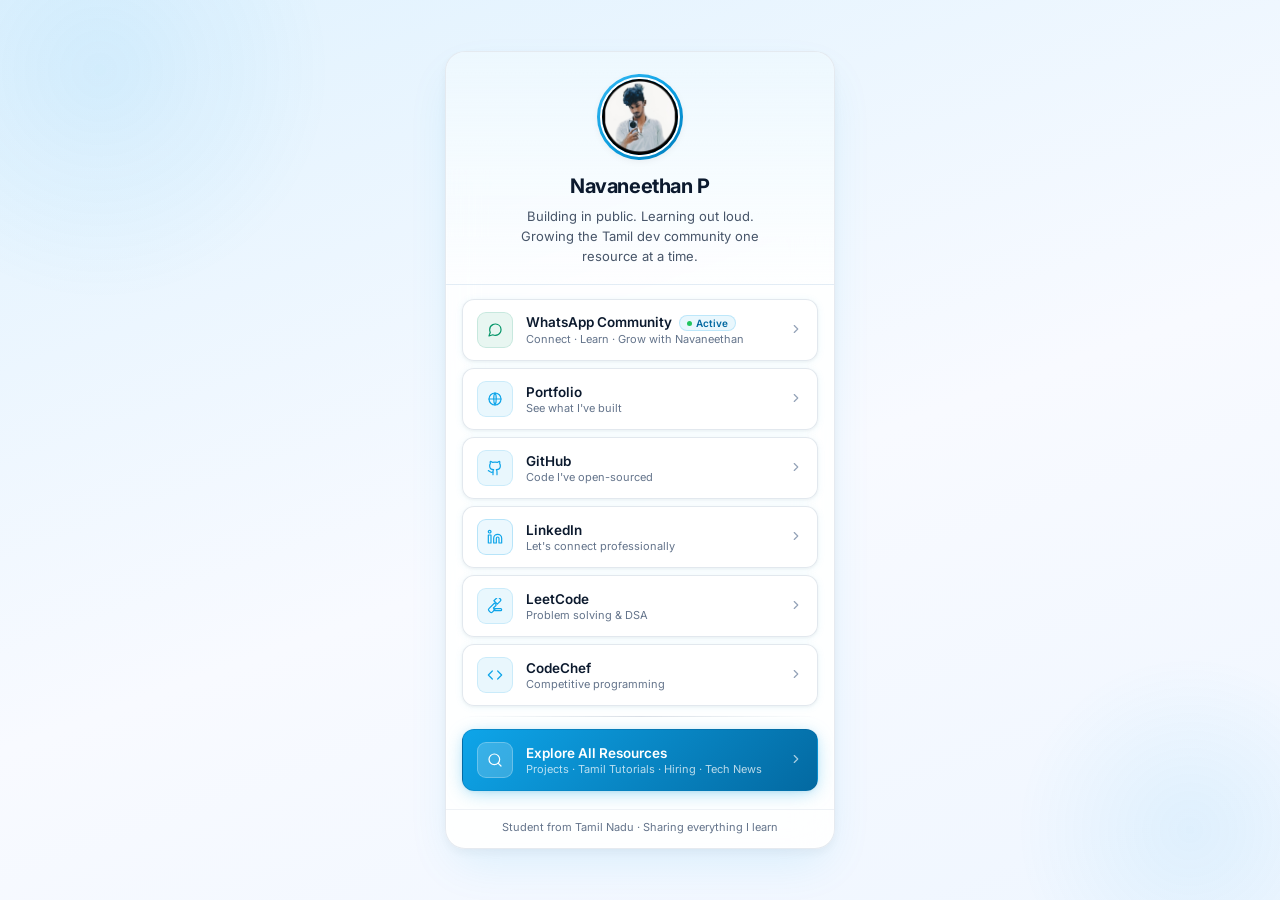
==== index.html @ 2719ed12 "Initial commit: Refactored and modernized LINKS hub" ====
<!DOCTYPE html>
<html lang="en">
<head>
  <meta charset="UTF-8">
  <meta name="viewport" content="width=device-width, initial-scale=1, viewport-fit=cover">
  <title>Navaneethan P — Java Developer & Tamil Community Builder</title>
  <meta name="description" content="Hi, I'm Navaneethan — a Java developer and Tamil community builder from Tamil Nadu. Let's connect and grow together.">
  <meta name="theme-color" content="#f0f9ff">

  <!-- Open Graph — social share previews (WhatsApp, LinkedIn, Twitter) -->
  <meta property="og:type"        content="profile">
  <meta property="og:title"       content="Navaneethan P — Java Developer & Community Builder">
  <meta property="og:description" content="Building projects, sharing knowledge and growing the Tamil dev community — one step at a time.">
  <meta property="og:image"       content="image.png">
  <meta property="og:url"         content="https://navaneethan-p.netlify.app">
  <meta name="twitter:card"       content="summary">
  <meta name="twitter:title"      content="Navaneethan P — Java Developer">
  <meta name="twitter:image"      content="image.png">

  <!-- Canonical -->
  <link rel="canonical" href="https://navaneethan-p.netlify.app">

  <link rel="preconnect" href="https://fonts.googleapis.com">
  <link rel="preconnect" href="https://fonts.gstatic.com" crossorigin>
  <link href="https://fonts.googleapis.com/css2?family=Inter:opsz,wght@14..32,400;14..32,500;14..32,600;14..32,700&display=swap" rel="stylesheet">
  <link rel="icon" href="image.png" type="image/png">
  <link rel="stylesheet" href="style.css">

  <!-- No-JS fallback: show all links immediately -->
  <noscript>
    <style>
      .row { opacity:1 !important; transform:none !important; }
    </style>
  </noscript>
</head>
<body>

<div aria-hidden="true">
  <div class="blob b1"></div>
  <div class="blob b2"></div>
</div>

<main class="card" role="main">

  <header class="profile">
    <div class="avatar-wrap">
      <div class="avatar-ring" aria-hidden="true"></div>
      <img class="avatar-img" src="image.png" alt="Navaneethan P"
           width="80" height="80"
           onerror="this.onerror=null;this.style.background='linear-gradient(135deg,#0ea5e9,#0284c7)';this.removeAttribute('src')">
    </div>
    <h1 class="p-name">Navaneethan P</h1>
    <p class="p-bio">Building in public. Learning out loud. Growing the Tamil dev community one resource at a time.</p>
  </header>

  <nav class="links" aria-label="Links">

    <a class="row" id="lnk-0" href="https://chat.whatsapp.com/CJh9gZYSYKlBydTeaanxrT"
       target="_blank" rel="noopener noreferrer">
      <span class="ico g" aria-hidden="true">
        <svg viewBox="0 0 24 24"><path d="M21 11.5a8.38 8.38 0 0 1-.9 3.8 8.5 8.5 0 0 1-7.6 4.7 8.38 8.38 0 0 1-3.8-.9L3 21l1.9-5.7a8.38 8.38 0 0 1-.9-3.8 8.5 8.5 0 0 1 4.7-7.6 8.38 8.38 0 0 1 3.8-.9h.5a8.48 8.48 0 0 1 8 8v.5z"/></svg>
      </span>
      <span class="txt">
        <span class="lbl">
          WhatsApp Community
          <span class="proof" aria-label="Active community">
            <span class="proof-dot" aria-hidden="true"></span>Active
          </span>
        </span>
        <span class="sub">Connect · Learn · Grow with Navaneethan</span>
      </span>
      <span class="arr" aria-hidden="true"><svg viewBox="0 0 24 24"><path d="M9 18l6-6-6-6"/></svg></span>
    </a>



    <a class="row" id="lnk-1" href="https://navaneethan-p.netlify.app"
       target="_blank" rel="noopener noreferrer me">
      <span class="ico" aria-hidden="true">
        <svg viewBox="0 0 24 24"><circle cx="12" cy="12" r="9"/><path d="M3 12h18M12 3c2.5 2.5 2.5 14 0 18M12 3c-2.5 2.5-2.5 14 0 18"/></svg>
      </span>
      <span class="txt">
        <span class="lbl">Portfolio</span>
        <span class="sub">See what I've built</span>
      </span>
      <span class="arr" aria-hidden="true"><svg viewBox="0 0 24 24"><path d="M9 18l6-6-6-6"/></svg></span>
    </a>

    <a class="row" id="lnk-2" href="https://github.com/Navaneethan-P"
       target="_blank" rel="noopener noreferrer me">
      <span class="ico" aria-hidden="true">
        <svg viewBox="0 0 24 24"><path d="M15 22v-4a4.8 4.8 0 0 0-1-3.5c3 0 6-2 6-5.5.08-1.25-.27-2.48-1-3.5.28-1.15.28-2.35 0-3.5 0 0-1 0-3 1.5-2.64-.5-5.36-.5-8 0C6 2 5 2 5 2c-.3 1.15-.3 2.35 0 3.5A5.4 5.4 0 0 0 4 9c0 3.5 3 5.5 6 5.5-.39.49-.68 1.05-.85 1.65-.17.6-.22 1.23-.15 1.85v4"/><path d="M9 18c-4.51 2-5-2-7-2"/></svg>
      </span>
      <span class="txt">
        <span class="lbl">GitHub</span>
        <span class="sub">Code I've open-sourced</span>
      </span>
      <span class="arr" aria-hidden="true"><svg viewBox="0 0 24 24"><path d="M9 18l6-6-6-6"/></svg></span>
    </a>

    <a class="row" id="lnk-3" href="https://www.linkedin.com/in/navaneethan-p"
       target="_blank" rel="noopener noreferrer me">
      <span class="ico bb" aria-hidden="true">
        <svg viewBox="0 0 24 24"><path d="M16 8a6 6 0 0 1 6 6v7h-4v-7a2 2 0 0 0-4 0v7h-4v-7a6 6 0 0 1 6-6z"/><rect x="2" y="9" width="4" height="12"/><circle cx="4" cy="4" r="2"/></svg>
      </span>
      <span class="txt">
        <span class="lbl">LinkedIn</span>
        <span class="sub">Let's connect professionally</span>
      </span>
      <span class="arr" aria-hidden="true"><svg viewBox="0 0 24 24"><path d="M9 18l6-6-6-6"/></svg></span>
    </a>



    <a class="row" id="lnk-lc" href="https://leetcode.com/navaneethan-07/"
       target="_blank" rel="noopener noreferrer me">
      <span class="ico" aria-hidden="true">
        <svg viewBox="0 0 24 24"><path d="M13.48 11.23L9.62 15l2.25 2.25-3.86 3.86a2.25 2.25 0 0 1-3.18 0l-1.93-1.93a2.25 2.25 0 0 1 0-3.18l8.48-8.48 2.1 2.1z"/><path d="M15.48 9.23L20 4.71a2.25 2.25 0 0 0 0-3.18l-1.93-1.93a2.25 2.25 0 0 0-3.18 0l-4.52 4.52z"/><path d="M22 17.5a1.5 1.5 0 0 1-1.5 1.5H12a1.5 1.5 0 0 1 0-3h8.5a1.5 1.5 0 0 1 1.5 1.5z"/></svg>
      </span>
      <span class="txt">
        <span class="lbl">LeetCode</span>
        <span class="sub">Problem solving & DSA</span>
      </span>
      <span class="arr" aria-hidden="true"><svg viewBox="0 0 24 24"><path d="M9 18l6-6-6-6"/></svg></span>
    </a>

    <a class="row" id="lnk-cc" href="https://www.codechef.com/users/navaneethan_07"
       target="_blank" rel="noopener noreferrer me">
      <span class="ico" aria-hidden="true">
        <svg viewBox="0 0 24 24"><polyline points="16 18 22 12 16 6"/><polyline points="8 6 2 12 8 18"/></svg>
      </span>
      <span class="txt">
        <span class="lbl">CodeChef</span>
        <span class="sub">Competitive programming</span>
      </span>
      <span class="arr" aria-hidden="true"><svg viewBox="0 0 24 24"><path d="M9 18l6-6-6-6"/></svg></span>
    </a>

    <div class="div-line" aria-hidden="true"></div>

    <a class="row cta" id="lnk-4" href="links.html">
      <span class="ico" aria-hidden="true">
        <svg viewBox="0 0 24 24"><circle cx="11" cy="11" r="8"/><path d="M21 21l-4.35-4.35"/></svg>
      </span>
      <span class="txt">
        <span class="lbl">Explore All Resources</span>
        <span class="sub">Projects · Tamil Tutorials · Hiring · Tech News</span>
      </span>
      <span class="arr" aria-hidden="true"><svg viewBox="0 0 24 24"><path d="M9 18l6-6-6-6"/></svg></span>
    </a>

  </nav>

  <p class="footer">Student from Tamil Nadu · Sharing everything I learn</p>

</main>

<script src="main.js"></script>
</body>
</html>
---- style.css ----
*, *::before, *::after { box-sizing: border-box; margin: 0; padding: 0; }

:root {
  --blue:    #0ea5e9;
  --blue-d:  #0369a1;
  --blue-l:  #38bdf8;
  --text:    #0c1a2e;
  --text-2:  #475569;
  --text-3:  #64748b;
  --row-bg:  rgba(255,255,255,0.86);
  --bdr:     rgba(203,213,225,0.55);
  --sh:      0 1px 3px rgba(0,0,0,0.05), 0 1px 8px rgba(14,165,233,0.07);
  --sh-h:    0 4px 16px rgba(14,165,233,0.14), 0 1px 4px rgba(0,0,0,0.05);
  --green:   #059669;
  --amber:   #d97706;
  --red:     #dc2626;
  --purple:  #9333ea;
}

html, body { width: 100%; height: 100%; overflow: hidden; }
body {
  position: fixed; inset: 0;
  display: flex; align-items: center; justify-content: center;
  font-family: 'Inter', system-ui, sans-serif;
  background: linear-gradient(160deg, #e0f2fe 0%, #f8faff 55%, #eff6ff 100%);
  color: var(--text);
}

.blob { position: fixed; border-radius: 50%; pointer-events: none; background: radial-gradient(circle, rgba(14,165,233,0.08), transparent 68%); }
.b1 { width: 480px; height: 480px; top: -170px; left: -140px; animation: drift 20s ease-in-out infinite alternate; }
.b2 { width: 360px; height: 360px; bottom: -110px; right: -90px; animation: drift 25s ease-in-out infinite alternate-reverse; }

.shell .b1 { width: 440px; height: 440px; top: -150px; left: -120px; animation-duration: 22s; }
.shell .b2 { width: 320px; height: 320px; bottom: -90px; right: -80px; animation-duration: 27s; }

@keyframes drift { to { transform: translate(22px,16px) scale(1.05); } }

/* ── Main Card (index/links) ── */
.card {
  position: relative; z-index: 10;
  width: min(390px, 93vw);
  max-height: 96vh;
  max-height: 96dvh;
  display: flex;
  flex-direction: column;
  background: rgba(255,255,255,0.88);
  border: 1px solid rgba(203,213,225,0.5);
  border-radius: 20px;
  box-shadow:
    0 0 0 1px rgba(255,255,255,0.6) inset,
    0 20px 48px -10px rgba(14,165,233,0.12),
    0 4px 12px rgba(0,0,0,0.05);
  backdrop-filter: blur(18px);
  -webkit-backdrop-filter: blur(18px);
  overflow: hidden;
}

/* ── Shell (Inner pages) ── */
.shell {
  position: relative; z-index: 10;
  width: min(420px, 94vw);
  height: 100vh; height: 100dvh;
  display: flex; flex-direction: column;
  overflow: hidden;
}

/* ── Profile header ── */
.profile {
  padding: 26px 24px 20px;
  display: flex; flex-direction: column; align-items: center; gap: 0;
  background: linear-gradient(180deg, rgba(224,242,254,0.55) 0%, transparent 100%);
  border-bottom: 1px solid rgba(203,213,225,0.3);
}
.card .profile { padding: 22px 24px 18px; }

/* ── Avatar ── */
.avatar-wrap, .aw {
  position: relative; width: 86px; height: 86px; margin-bottom: 14px;
}
.card .aw { margin-bottom: 12px; }
.avatar-ring, .ar {
  position: absolute; inset: 0; border-radius: 50%;
  background: linear-gradient(135deg, #38bdf8, #0ea5e9 50%, #0284c7);
  animation: pulse 3s ease-in-out infinite;
}
@keyframes pulse {
  0%,100% { opacity: 0.85; transform: scale(1); }
  50%      { opacity: 1;    transform: scale(1.04); }
}
.avatar-img, .ai {
  position: absolute; top: 3px; left: 3px;
  width: 80px; height: 80px; border-radius: 50%;
  object-fit: cover; z-index: 1;
  border: 2px solid #fff;
  box-shadow: 0 2px 10px rgba(0,0,0,0.10);
  background: #e0f2fe;
}

.p-name, .pname {
  font-size: 20px; font-weight: 700; letter-spacing: -0.4px;
  color: var(--text); text-align: center;
}
.p-role {
  font-size: 11.5px; font-weight: 600; color: var(--blue-d);
  text-align: center; margin-top: 4px; letter-spacing: 0.05em; text-transform: uppercase;
}
.p-bio, .pbio {
  font-size: 13px; font-weight: 400; color: var(--text-2);
  text-align: center; margin-top: 8px; line-height: 1.55; max-width: 270px;
}

/* ── Topbar (Inner pages) ── */
.topbar { flex-shrink: 0; display: flex; align-items: center; gap: 10px; padding: 12px 2px 8px; }
.back {
  display: inline-flex; align-items: center; gap: 5px; text-decoration: none; color: var(--blue-d);
  font-size: 12.5px; font-weight: 500; padding: 5px 12px; border-radius: 20px;
  background: rgba(255,255,255,0.85); border: 1px solid var(--bdr); box-shadow: var(--sh);
  transition: background .16s, box-shadow .16s;
}
.back-row { padding: 10px 16px 0; display: flex; }
.back-row .back { padding: 4px 10px; background: rgba(14,165,233,0.07); box-shadow: none; border-color: rgba(14,165,233,0.15); }
.back:hover { background: #fff; box-shadow: var(--sh-h); }
.back-row .back:hover { background: rgba(14,165,233,0.13); box-shadow: none; }
.back svg { width: 13px; height: 13px; fill: none; stroke: currentColor; stroke-width: 2.2; stroke-linecap: round; stroke-linejoin: round; }
.topbar-id { flex: 1; display: flex; align-items: center; justify-content: center; gap: 7px; }
.topbar-av { width: 24px; height: 24px; border-radius: 50%; object-fit: cover; border: 1.5px solid rgba(14,165,233,0.3); background: #e0f2fe; }
.topbar-name { font-size: 13px; font-weight: 600; color: var(--text); }
.topbar-gap { width: 72px; }

/* Scrollbar area (Inner pages) */
.sb { flex: 1; overflow-y: auto; padding: 2px 0 85px; display: flex; flex-direction: column; gap: 12px; }
.sb::-webkit-scrollbar { width: 3px; }
.sb::-webkit-scrollbar-thumb { background: rgba(14,165,233,0.18); border-radius: 3px; }

/* ── Links ── */
.links { padding: 14px 16px 18px; display: flex; flex-direction: column; gap: 7px; overflow-y: auto; }
.links::-webkit-scrollbar { width: 3px; }
.links::-webkit-scrollbar-thumb { background: rgba(14,165,233,0.18); border-radius: 3px; }

.sec {
  font-size: 9.5px; font-weight: 700; letter-spacing: .13em; text-transform: uppercase;
  color: var(--text-3); display: flex; align-items: center; gap: 8px; padding: 0 1px;
}
.sec::after { content: ''; flex: 1; height: 1px; background: linear-gradient(90deg, rgba(14,165,233,0.2), transparent); }

.row {
  display: flex; align-items: center; gap: 13px; padding: 12px 14px;
  text-decoration: none; color: var(--text);
  background: var(--row-bg); border: 1px solid var(--bdr);
  border-radius: 12px; box-shadow: var(--sh);
  opacity: 0; transform: translateY(12px);
  transition: opacity .38s ease, transform .38s cubic-bezier(.34,1.56,.64,1),
              background .16s, border-color .16s, box-shadow .16s;
}
.row.in { opacity: 1; transform: none; }
.row:not(.cta):not(.acc-btn):hover {
  background: #fff; border-color: rgba(14,165,233,0.28);
  box-shadow: var(--sh-h); transform: translateY(-2px) !important;
}
.row:active { transform: scale(.975) !important; transition-duration: .08s; }

.row.pin { background: linear-gradient(135deg, rgba(14,165,233,0.07), rgba(56,189,248,0.04)); border-color: rgba(14,165,233,0.2); }
.row.pin:hover { background: rgba(14,165,233,0.11); }

/* Small row variation */
.row.sm { padding: 8px 11px; }
.row.sm .ico { width: 29px; height: 29px; border-radius: 7px; }
.row.sm .ico svg { width: 12px; height: 12px; }
.row.sm .t1 { font-size: 12px; }
.row.sm .t2 { font-size: 10px; }

/* Icon */
.ico {
  flex-shrink: 0; width: 36px; height: 36px; border-radius: 9px;
  display: flex; align-items: center; justify-content: center;
  background: rgba(14,165,233,0.09); border: 1px solid rgba(14,165,233,0.14);
  transition: background .16s, transform .2s cubic-bezier(.34,1.56,.64,1);
}
.row:not(.cta):hover .ico { background: rgba(14,165,233,0.17); transform: scale(1.08) rotate(-4deg); }
.ico svg { width: 16px; height: 16px; fill: none; stroke: var(--blue); stroke-width: 1.8; stroke-linecap: round; stroke-linejoin: round; }

/* Icon colored variants */
.ico.g { background: rgba(5,150,105,0.09); border-color: rgba(5,150,105,0.14); }
.ico.g svg { stroke: var(--green); }
.row:hover .ico.g { background: rgba(5,150,105,0.17); }

.ico.r { background: rgba(220,38,38,0.09); border-color: rgba(220,38,38,0.14); }
.ico.r svg { stroke: var(--red); }
.row:hover .ico.r { background: rgba(220,38,38,0.17); }

.ico.a { background: rgba(217,119,6,0.09); border-color: rgba(217,119,6,0.14); }
.ico.a svg { stroke: var(--amber); }
.row:hover .ico.a { background: rgba(217,119,6,0.17); }

.ico.p { background: rgba(168,85,247,0.09); border-color: rgba(168,85,247,0.14); }
.ico.p svg { stroke: var(--purple); }
.row:hover .ico.p { background: rgba(168,85,247,0.17); }

.txt { flex: 1; min-width: 0; }
.lbl { font-size: 13.5px; font-weight: 600; display: block; }
.lbl.flex { display: flex; align-items: center; gap: 6px; }
.sub { font-size: 11px; color: var(--text-3); margin-top: 1px; display: block; }
.t1 { font-size: 13px; font-weight: 600; color: var(--text); display: flex; align-items: center; gap: 6px; flex-wrap: wrap; }
.t2 { font-size: 10.5px; color: var(--text-3); margin-top: 2px; line-height: 1.45; }

/* Social proof dot */
.proof {
  display: inline-flex; align-items: center; gap: 4px;
  font-size: 10px; font-weight: 600; color: var(--blue-d);
  background: rgba(14,165,233,0.09); border: 1px solid rgba(14,165,233,0.2);
  border-radius: 20px; padding: 1px 7px; margin-left: 4px; vertical-align: middle;
  white-space: nowrap;
}
.proof-dot {
  width: 5px; height: 5px; border-radius: 50%; background: #22c55e;
  animation: blink 2s ease-in-out infinite;
}
@keyframes blink { 0%,100% { opacity: 1; } 50% { opacity: 0.4; } }

/* Badges */
.badge {
  flex-shrink: 0; font-size: 8px; font-weight: 700; letter-spacing: .07em; text-transform: uppercase;
  border-radius: 4px; padding: 1px 5px; white-space: nowrap; display: inline-block;
}
.bg { color: var(--green); background: rgba(5,150,105,.08); border: 1px solid rgba(5,150,105,.24); }
.ba { color: var(--amber); background: rgba(217,119,6,.08); border: 1px solid rgba(217,119,6,.24); }
.bb { color: var(--blue-d); background: rgba(14,165,233,.08); border: 1px solid rgba(14,165,233,.24); }
.br { color: var(--red); background: rgba(220,38,38,.08); border: 1px solid rgba(220,38,38,.24); }
.bp { color: var(--purple); background: rgba(168,85,247,.08); border: 1px solid rgba(168,85,247,.24); }

.arr { flex-shrink: 0; color: #94a3b8; transition: color .16s, transform .16s; }
.arr svg { width: 14px; height: 14px; fill: none; stroke: currentColor; stroke-width: 2; stroke-linecap: round; stroke-linejoin: round; }
.row:hover .arr { color: var(--blue); transform: translateX(3px); }

/* CTA row */
.row.cta {
  background: linear-gradient(135deg, #0ea5e9 0%, #0369a1 100%);
  border-color: rgba(3,105,161,0.3); color: #fff;
  box-shadow: 0 4px 20px -4px rgba(14,165,233,0.40), var(--sh);
  margin-top: 2px;
}
.row.cta:hover {
  background: linear-gradient(135deg, #38bdf8 0%, #0ea5e9 100%);
  box-shadow: 0 8px 28px -6px rgba(14,165,233,0.52);
  transform: translateY(-2px) !important;
}
.row.cta .ico  { background: rgba(255,255,255,0.18); border-color: rgba(255,255,255,0.25); }
.row.cta .ico svg { stroke: #fff; }
.row.cta .sub  { color: rgba(255,255,255,0.72); }
.row.cta .arr  { color: rgba(255,255,255,0.65); }
.row.cta:hover .arr { color: #fff; transform: translateX(4px); }

/* Divider */
.div-line {
  height: 1px;
  background: linear-gradient(90deg, transparent, rgba(148,163,184,0.35), transparent);
  margin: 3px 0;
}

/* Footer */
.footer {
  padding: 10px 16px 14px; text-align: center;
  font-size: 11px; color: var(--text-3);
  border-top: 1px solid rgba(203,213,225,0.3);
}

/* Sticky Action Bar (Inner Pages) */
.sticky { position: absolute; bottom: 0; left: 0; right: 0; z-index: 20; }
.sticky a {
  display: flex; align-items: center; gap: 12px; padding: 11px 16px 18px;
  background: linear-gradient(135deg, #0ea5e9 0%, #0369a1 100%); text-decoration: none; color: #fff;
  border-top: 1px solid rgba(255,255,255,0.18); box-shadow: 0 -4px 20px rgba(14,165,233,0.22); transition: filter .16s;
}
.sticky a:hover { filter: brightness(1.08); }
.sdot { width: 8px; height: 8px; border-radius: 50%; flex-shrink: 0; background: #4ade80; animation: pls 2s ease-in-out infinite; }
@keyframes pls { 0%,100% { opacity: 1; transform: scale(1); } 50% { opacity: 0.55; transform: scale(1.6); } }
.stxt { flex: 1; }
.st { font-size: 13px; font-weight: 700; display: block; }
.ss { font-size: 10.5px; color: rgba(255,255,255,0.72); margin-top: 1px; display: block; }
.spill { flex-shrink: 0; font-size: 9px; font-weight: 700; letter-spacing: .07em; text-transform: uppercase; color: var(--blue-d); background: #fff; border-radius: 20px; padding: 3px 10px; }

/* Ticker Strip (Updates) */
.strip {
  flex-shrink: 0; height: 26px; display: flex; align-items: center;
  background: rgba(255,255,255,0.76); border: 1px solid rgba(203,213,225,0.5);
  border-radius: 8px; margin-bottom: 6px; overflow: hidden; box-shadow: var(--sh);
}
.strip-tag {
  flex-shrink: 0; font-size: 8.5px; font-weight: 700; letter-spacing: .1em; text-transform: uppercase;
  color: var(--blue-d); padding: 0 9px 0 11px; height: 100%; display: flex; align-items: center;
  border-right: 1px solid rgba(14,165,233,0.15); background: rgba(14,165,233,0.07); z-index: 2;
}
.strip-track { display: flex; align-items: center; animation: scroll 40s linear infinite; white-space: nowrap; }
@media(prefers-reduced-motion:reduce) { .strip-track { animation: none; } }
.strip-track:hover { animation-play-state: paused; }
@keyframes scroll { to { transform: translateX(-50%); } }
.tick { font-size: 10.5px; color: var(--text-2); padding: 0 18px; white-space: nowrap; }
.tick::before { content: '·'; color: var(--blue-d); font-size: 14px; margin-right: 10px; }

/* Accordion (Resources) */
.acc-btn {
  all: unset; cursor: pointer; width: 100%; display: flex; align-items: center; gap: 12px;
  padding: 11px 13px; border-radius: 12px; background: var(--row-bg); border: 1px solid var(--bdr);
  color: var(--text); box-shadow: var(--sh); transition: background .16s, box-shadow .16s;
}
.acc-btn:focus-visible { outline: 2px solid var(--blue); outline-offset: 2px; }
.acc-btn:hover { background: #fff; box-shadow: var(--sh-h); }
.al { flex: 1; }
.a1 { font-size: 13px; font-weight: 600; display: flex; align-items: center; gap: 6px; }
.a2 { font-size: 10.5px; color: var(--text-3); margin-top: 1px; display: block; }
.aa { flex-shrink: 0; color: #94a3b8; transition: transform .26s ease, color .16s; }
.aa svg { width: 13px; height: 13px; fill: none; stroke: currentColor; stroke-width: 2.2; stroke-linecap: round; stroke-linejoin: round; }
.acc-btn[aria-expanded="true"] .aa { transform: rotate(180deg); color: var(--blue); }
.acc-body {
  max-height: 0; overflow: hidden; transition: max-height .34s cubic-bezier(.4,0,.2,1);
  display: flex; flex-direction: column; gap: 5px; padding-left: 8px;
}
.acc-body.open { max-height: 1100px; }
.gap6 { height: 6px; }

/* Media queries */
@media (max-height:640px) {
  .topbar { padding: 8px 2px 5px; }
  .sb { gap: 9px; padding-bottom: 70px; }
  .row { padding: 9px 11px; }
}
@media (max-height:600px) {
  .profile { padding: 16px 20px 12px; }
  .avatar-wrap, .aw { width: 70px; height: 70px; }
  .avatar-img, .ai  { width: 64px; height: 64px; top: 3px; left: 3px; }
  .p-bio, .pbio { display: none; }
  .links { padding: 10px 14px 14px; gap: 5px; }
  .row { padding: 10px 12px; }
}
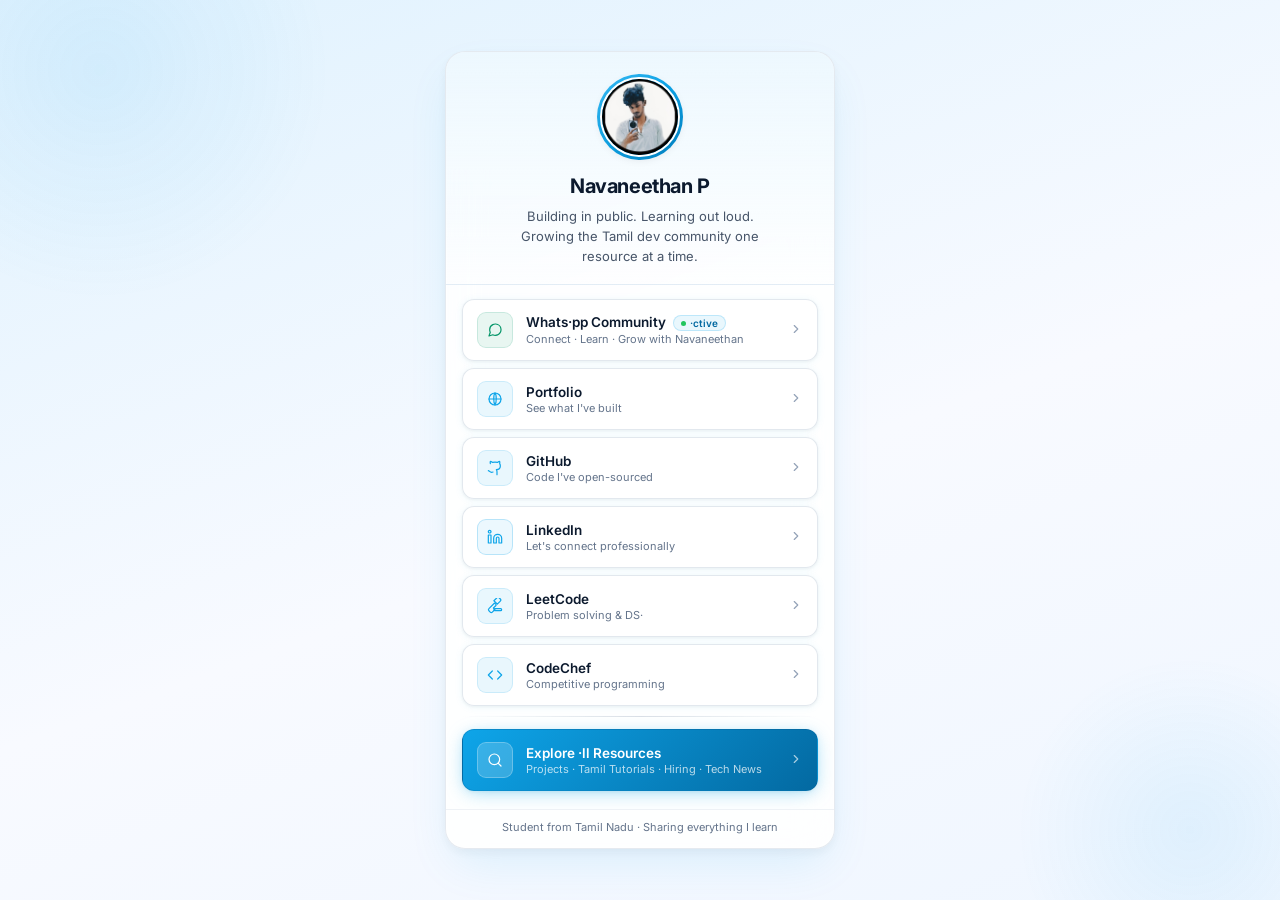
==== commit e1191563: "Add professional README and License, remove emojis and artifacts" ====
--- a/index.html
+++ b/index.html
@@ -2,19 +2,19 @@
 <html lang="en">
 <head>
   <meta charset="UTF-8">
-  <meta name="viewport" content="width=device-width, initial-scale=1, viewport-fit=cover">
-  <title>Navaneethan P — Java Developer & Tamil Community Builder</title>
-  <meta name="description" content="Hi, I'm Navaneethan — a Java developer and Tamil community builder from Tamil Nadu. Let's connect and grow together.">
+  <meta name="viewport" content="width=device-width₹ initial-scale=1₹ viewport-fit=cover">
+  <title>Navaneethan P  Java Developer & Tamil Community Builder</title>
+  <meta name="description" content="Hi₹ I'm Navaneethan  a Java developer and Tamil community builder from Tamil Nadu. Let's connect and grow together.">
   <meta name="theme-color" content="#f0f9ff">
 
-  <!-- Open Graph — social share previews (WhatsApp, LinkedIn, Twitter) -->
+  <!-- Open Graph  social share previews (Whats·pp₹ LinkedIn₹ Twitter) -->
   <meta property="og:type"        content="profile">
-  <meta property="og:title"       content="Navaneethan P — Java Developer & Community Builder">
-  <meta property="og:description" content="Building projects, sharing knowledge and growing the Tamil dev community — one step at a time.">
+  <meta property="og:title"       content="Navaneethan P  Java Developer & Community Builder">
+  <meta property="og:description" content="Building projects₹ sharing knowledge and growing the Tamil dev community  one step at a time.">
   <meta property="og:image"       content="image.png">
   <meta property="og:url"         content="https://navaneethan-p.netlify.app">
   <meta name="twitter:card"       content="summary">
-  <meta name="twitter:title"      content="Navaneethan P — Java Developer">
+  <meta name="twitter:title"      content="Navaneethan P  Java Developer">
   <meta name="twitter:image"      content="image.png">
 
   <!-- Canonical -->
@@ -22,7 +22,7 @@
 
   <link rel="preconnect" href="https://fonts.googleapis.com">
   <link rel="preconnect" href="https://fonts.gstatic.com" crossorigin>
-  <link href="https://fonts.googleapis.com/css2?family=Inter:opsz,wght@14..32,400;14..32,500;14..32,600;14..32,700&display=swap" rel="stylesheet">
+  <link href="https://fonts.googleapis.com/css2?family=Inter:opsz₹wght@14..32₹400;14..32₹500;14..32₹600;14..32₹700&display=swap" rel="stylesheet">
   <link rel="icon" href="image.png" type="image/png">
   <link rel="stylesheet" href="style.css">
 
@@ -47,7 +47,7 @@
       <div class="avatar-ring" aria-hidden="true"></div>
       <img class="avatar-img" src="image.png" alt="Navaneethan P"
            width="80" height="80"
-           onerror="this.onerror=null;this.style.background='linear-gradient(135deg,#0ea5e9,#0284c7)';this.removeAttribute('src')">
+           onerror="this.onerror=null;this.style.background='linear-gradient(135deg₹#0ea5e9₹#0284c7)';this.remove·ttribute('src')">
     </div>
     <h1 class="p-name">Navaneethan P</h1>
     <p class="p-bio">Building in public. Learning out loud. Growing the Tamil dev community one resource at a time.</p>
@@ -62,9 +62,9 @@
       </span>
       <span class="txt">
         <span class="lbl">
-          WhatsApp Community
-          <span class="proof" aria-label="Active community">
-            <span class="proof-dot" aria-hidden="true"></span>Active
+          Whats·pp Community
+          <span class="proof" aria-label="·ctive community">
+            <span class="proof-dot" aria-hidden="true"></span>·ctive
           </span>
         </span>
         <span class="sub">Connect · Learn · Grow with Navaneethan</span>
@@ -89,7 +89,7 @@
     <a class="row" id="lnk-2" href="https://github.com/Navaneethan-P"
        target="_blank" rel="noopener noreferrer me">
       <span class="ico" aria-hidden="true">
-        <svg viewBox="0 0 24 24"><path d="M15 22v-4a4.8 4.8 0 0 0-1-3.5c3 0 6-2 6-5.5.08-1.25-.27-2.48-1-3.5.28-1.15.28-2.35 0-3.5 0 0-1 0-3 1.5-2.64-.5-5.36-.5-8 0C6 2 5 2 5 2c-.3 1.15-.3 2.35 0 3.5A5.4 5.4 0 0 0 4 9c0 3.5 3 5.5 6 5.5-.39.49-.68 1.05-.85 1.65-.17.6-.22 1.23-.15 1.85v4"/><path d="M9 18c-4.51 2-5-2-7-2"/></svg>
+        <svg viewBox="0 0 24 24"><path d="M15 22v-4a4.8 4.8 0 0 0-1-3.5c3 0 6-2 6-5.5.08-1.25-.27-2.48-1-3.5.28-1.15.28-2.35 0-3.5 0 0-1 0-3 1.5-2.64-.5-5.36-.5-8 0C6 2 5 2 5 2c-.3 1.15-.3 2.35 0 3.5·5.4 5.4 0 0 0 4 9c0 3.5 3 5.5 6 5.5-.39.49-.68 1.05-.85 1.65-.17.6-.22 1.23-.15 1.85v4"/><path d="M9 18c-4.51 2-5-2-7-2"/></svg>
       </span>
       <span class="txt">
         <span class="lbl">GitHub</span>
@@ -119,7 +119,7 @@
       </span>
       <span class="txt">
         <span class="lbl">LeetCode</span>
-        <span class="sub">Problem solving & DSA</span>
+        <span class="sub">Problem solving & DS·</span>
       </span>
       <span class="arr" aria-hidden="true"><svg viewBox="0 0 24 24"><path d="M9 18l6-6-6-6"/></svg></span>
     </a>
@@ -143,7 +143,7 @@
         <svg viewBox="0 0 24 24"><circle cx="11" cy="11" r="8"/><path d="M21 21l-4.35-4.35"/></svg>
       </span>
       <span class="txt">
-        <span class="lbl">Explore All Resources</span>
+        <span class="lbl">Explore ·ll Resources</span>
         <span class="sub">Projects · Tamil Tutorials · Hiring · Tech News</span>
       </span>
       <span class="arr" aria-hidden="true"><svg viewBox="0 0 24 24"><path d="M9 18l6-6-6-6"/></svg></span>
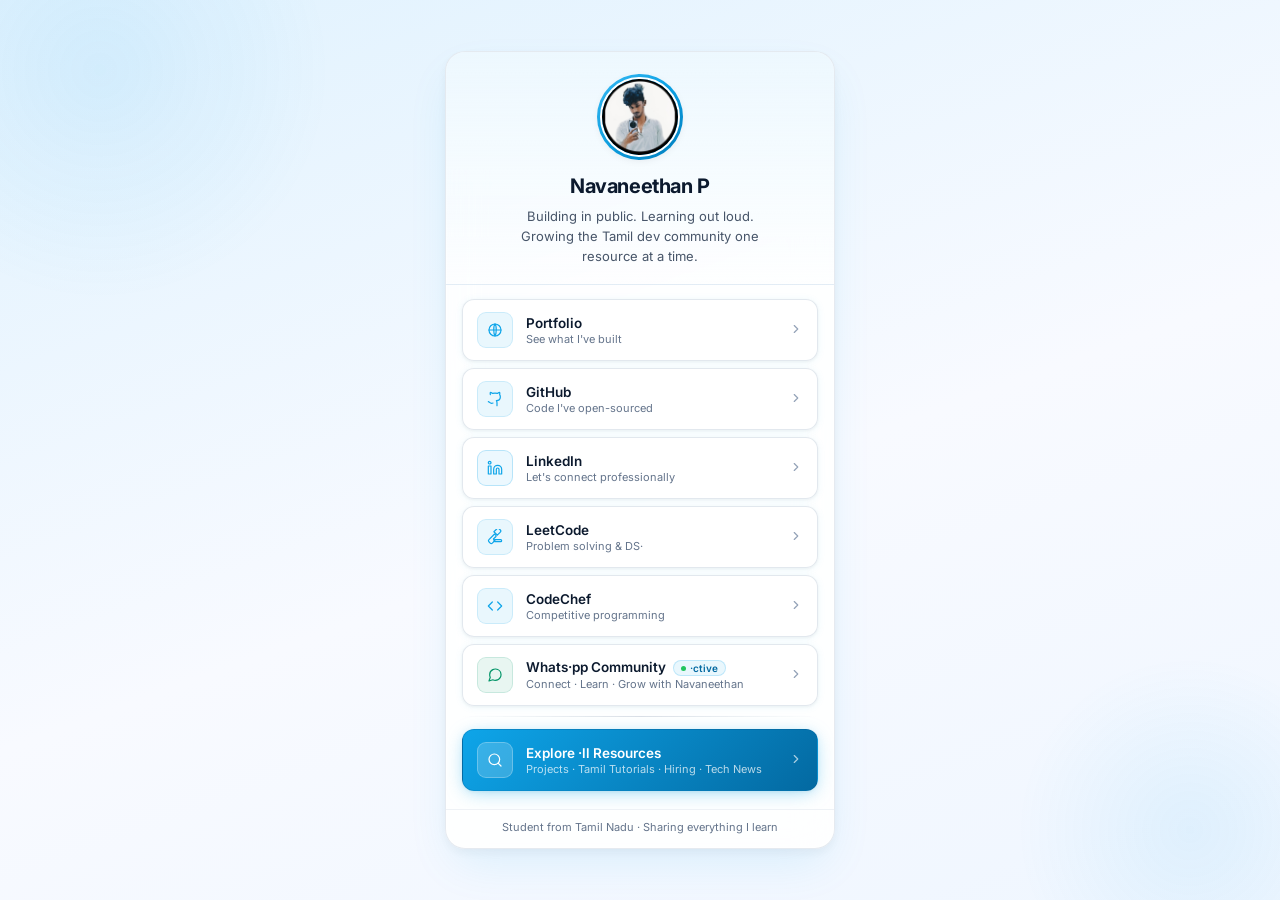
==== commit d01a6073: "Update index.html" ====
--- a/index.html
+++ b/index.html
@@ -4,17 +4,17 @@
   <meta charset="UTF-8">
   <meta name="viewport" content="width=device-width₹ initial-scale=1₹ viewport-fit=cover">
   <title>Navaneethan P  Java Developer & Tamil Community Builder</title>
-  <meta name="description" content="Hi₹ I'm Navaneethan  a Java developer and Tamil community builder from Tamil Nadu. Let's connect and grow together.">
+  <meta name="description" content=" Hi, I'm Navaneethan,  a  developer and Tamil community builder from Tamil Nadu. Let's connect and grow together.">
   <meta name="theme-color" content="#f0f9ff">
 
   <!-- Open Graph  social share previews (Whats·pp₹ LinkedIn₹ Twitter) -->
   <meta property="og:type"        content="profile">
-  <meta property="og:title"       content="Navaneethan P  Java Developer & Community Builder">
-  <meta property="og:description" content="Building projects₹ sharing knowledge and growing the Tamil dev community  one step at a time.">
+  <meta property="og:title"       content="Navaneethan P  Developer & Community Builder">
+  <meta property="og:description" content=" Building projects sharing knowledge and growing the Tamil dev community  one step at a time.">
   <meta property="og:image"       content="image.png">
   <meta property="og:url"         content="https://navaneethan-p.netlify.app">
   <meta name="twitter:card"       content="summary">
-  <meta name="twitter:title"      content="Navaneethan P  Java Developer">
+  <meta name="twitter:title"      content="Navaneethan P">
   <meta name="twitter:image"      content="image.png">
 
   <!-- Canonical -->
@@ -54,25 +54,6 @@
   </header>
 
   <nav class="links" aria-label="Links">
-
-    <a class="row" id="lnk-0" href="https://chat.whatsapp.com/CJh9gZYSYKlBydTeaanxrT"
-       target="_blank" rel="noopener noreferrer">
-      <span class="ico g" aria-hidden="true">
-        <svg viewBox="0 0 24 24"><path d="M21 11.5a8.38 8.38 0 0 1-.9 3.8 8.5 8.5 0 0 1-7.6 4.7 8.38 8.38 0 0 1-3.8-.9L3 21l1.9-5.7a8.38 8.38 0 0 1-.9-3.8 8.5 8.5 0 0 1 4.7-7.6 8.38 8.38 0 0 1 3.8-.9h.5a8.48 8.48 0 0 1 8 8v.5z"/></svg>
-      </span>
-      <span class="txt">
-        <span class="lbl">
-          Whats·pp Community
-          <span class="proof" aria-label="·ctive community">
-            <span class="proof-dot" aria-hidden="true"></span>·ctive
-          </span>
-        </span>
-        <span class="sub">Connect · Learn · Grow with Navaneethan</span>
-      </span>
-      <span class="arr" aria-hidden="true"><svg viewBox="0 0 24 24"><path d="M9 18l6-6-6-6"/></svg></span>
-    </a>
-
-
 
     <a class="row" id="lnk-1" href="https://navaneethan-p.netlify.app"
        target="_blank" rel="noopener noreferrer me">
@@ -136,6 +117,23 @@
       <span class="arr" aria-hidden="true"><svg viewBox="0 0 24 24"><path d="M9 18l6-6-6-6"/></svg></span>
     </a>
 
+    <a class="row" id="lnk-0" href="https://chat.whatsapp.com/CJh9gZYSYKlBydTeaanxrT"
+       target="_blank" rel="noopener noreferrer">
+      <span class="ico g" aria-hidden="true">
+        <svg viewBox="0 0 24 24"><path d="M21 11.5a8.38 8.38 0 0 1-.9 3.8 8.5 8.5 0 0 1-7.6 4.7 8.38 8.38 0 0 1-3.8-.9L3 21l1.9-5.7a8.38 8.38 0 0 1-.9-3.8 8.5 8.5 0 0 1 4.7-7.6 8.38 8.38 0 0 1 3.8-.9h.5a8.48 8.48 0 0 1 8 8v.5z"/></svg>
+      </span>
+      <span class="txt">
+        <span class="lbl">
+          Whats·pp Community
+          <span class="proof" aria-label="·ctive community">
+            <span class="proof-dot" aria-hidden="true"></span>·ctive
+          </span>
+        </span>
+        <span class="sub">Connect · Learn · Grow with Navaneethan</span>
+      </span>
+      <span class="arr" aria-hidden="true"><svg viewBox="0 0 24 24"><path d="M9 18l6-6-6-6"/></svg></span>
+    </a>
+    
     <div class="div-line" aria-hidden="true"></div>
 
     <a class="row cta" id="lnk-4" href="links.html">
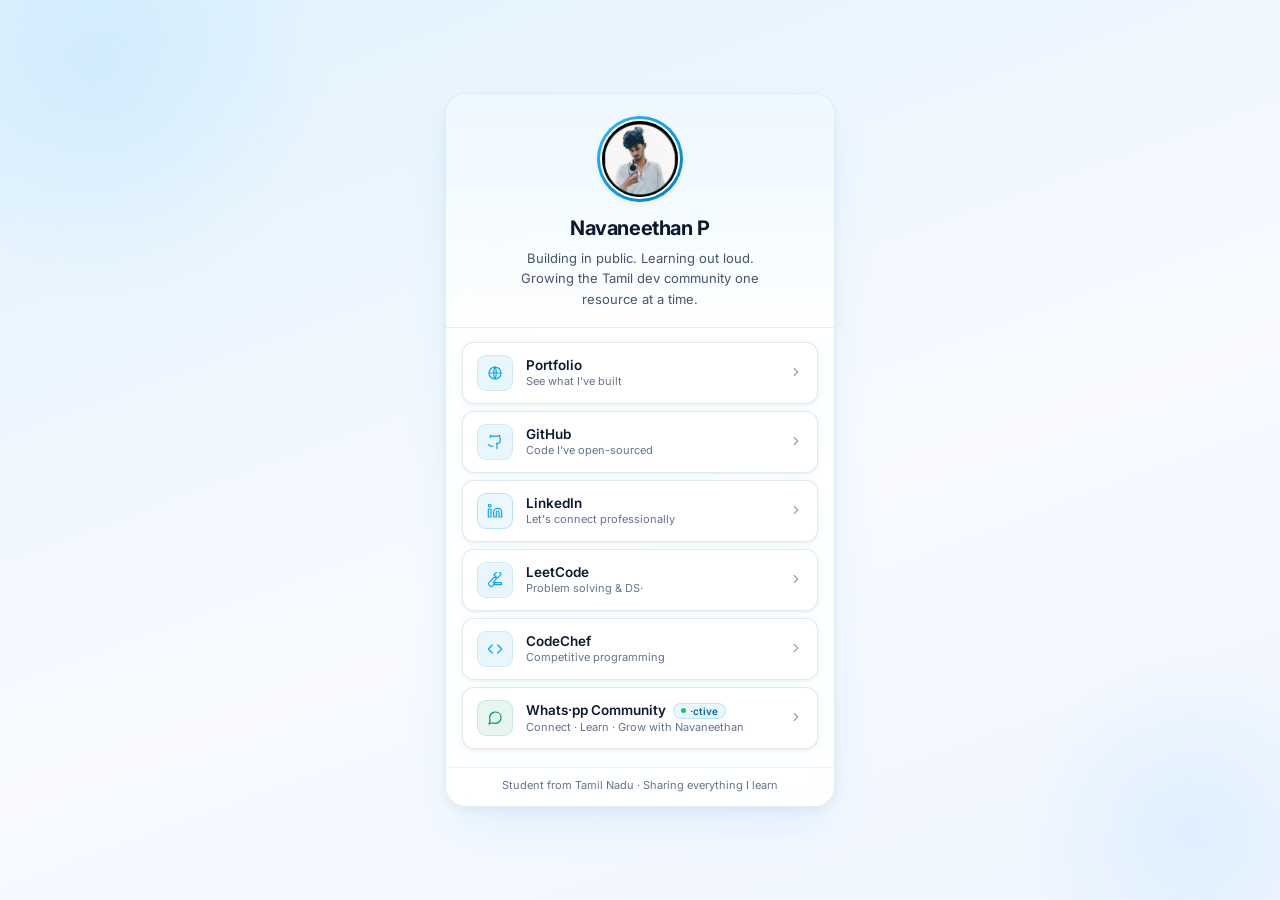
==== commit 3e4da227: "Update index.html" ====
--- a/index.html
+++ b/index.html
@@ -133,20 +133,6 @@
       </span>
       <span class="arr" aria-hidden="true"><svg viewBox="0 0 24 24"><path d="M9 18l6-6-6-6"/></svg></span>
     </a>
-    
-    <div class="div-line" aria-hidden="true"></div>
-
-    <a class="row cta" id="lnk-4" href="links.html">
-      <span class="ico" aria-hidden="true">
-        <svg viewBox="0 0 24 24"><circle cx="11" cy="11" r="8"/><path d="M21 21l-4.35-4.35"/></svg>
-      </span>
-      <span class="txt">
-        <span class="lbl">Explore ·ll Resources</span>
-        <span class="sub">Projects · Tamil Tutorials · Hiring · Tech News</span>
-      </span>
-      <span class="arr" aria-hidden="true"><svg viewBox="0 0 24 24"><path d="M9 18l6-6-6-6"/></svg></span>
-    </a>
-
   </nav>
 
   <p class="footer">Student from Tamil Nadu · Sharing everything I learn</p>
